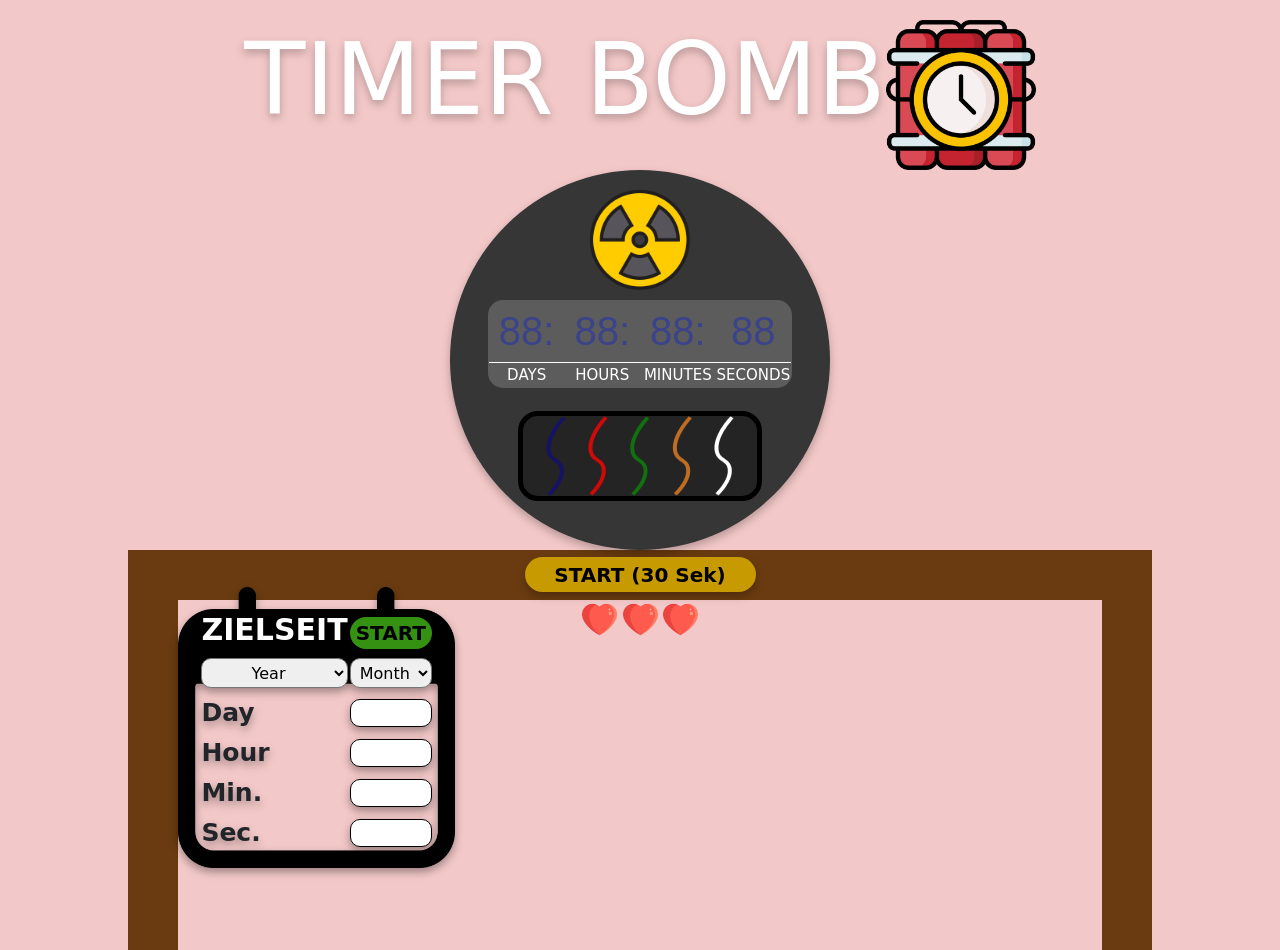
==== index.html @ b749993c "Delete FIles" ====
<!DOCTYPE html>
<html lang="en">
  <head>
    <meta charset="UTF-8" />
    <meta http-equiv="X-UA-Compatible" content="IE=edge" />
    <meta name="viewport" content="width=device-width, initial-scale=1.0" />
    <link
      href="https://fonts.cdnfonts.com/css/led-digital-7"
      rel="stylesheet"
    />

    <link
      rel="stylesheet"
      href="https://cdn.jsdelivr.net/npm/bootstrap@5.2.3/dist/css/bootstrap.min.css
    "
    />
    <link rel="stylesheet" href="styles/timer.css" />
    <title>Timer</title>
  </head>
  <body>
    <div class="cont-tl">
      <h1 class="tl">TIMER BOMB</h1>
      <img src="images/time-bomb.png" alt="" />
    </div>
    <div class="cont-timer" id="cont-fire">
      <div id="circle">
        <div class="radiation">
          <img src="images/radiation.png" alt="" />
        </div>
        <div class="screenLCD">
          <div class="LCD-output">
            <table class="tbl-out" id="tbl-out">
              <tr id="output">
                <td>88:</td>
                <td>88:</td>
                <td>88:</td>
                <td>88</td>
              </tr>
              <tr class="base">
                <td>DAYS</td>
                <td>HOURS</td>
                <td>MINUTES</td>
                <td>SECONDS</td>
              </tr>
            </table>
          </div>
        </div>
        <div class="cont-buttons">
          <div class="marco">
            <div id="cont-cables">
              <img src="images/c-blue.png" alt="" onclick="pauseTimer()" />
              <img src="images/c-red.png" alt="" onclick="boom()" />
              <img src="images/c-green.png" alt="" onclick="boom()" />
              <img src="images/c-brown.png" alt="" onclick="boom()" />
              <img src="images/c-white.png" alt="" onclick="boom()" />
            </div>
          </div>

          <!--<div class="btn-play rounded-circle">
            <button onclick="pauseTimer()">
              <img src="images/pause-play.png" alt="" />
            </button>
          </div>
          <div class="btn-restart rounded-circle">
            <button onclick="reloadTimer()">
              <img src="images/reload.png" alt="" />
            </button>
          </div>-->
        </div>
      </div>
    </div>
    <div class="tisch">
      <div class="cont-btn">
        <button class="btnStart30" onclick="nuevoDefault()">
          <b>START (30 Sek)</b>
        </button>
        <div class="cont-life">
          <img src="images/heart.png" alt="" id="life1" />
          <img src="images/heart.png" alt="" id="life2" />
          <img src="images/heart.png" alt="" id="life3" />
        </div>
      </div>

      <div class="cont-input">
        <table class="tbl-input">
          <tr>
            <td class="tbl-tl"><b>ZIELSEIT</b></td>
            <td class="tbl-tl">
              <button class="btnStart" onclick="validation()">
                <b>START</b>
              </button>
            </td>
          </tr>
          <tr>
            <td class="tbl-year">
              <select name="" id="year">
                <option value="2022">2022</option>
                <option value="2023">2023</option>
                <option value="2024">2024</option>
                <option selected disabled class="text-center">Year</option>
              </select>
            </td>
            <td class="tbl-month">
              <select id="month">
                <option value="01">Januar</option>
                <option value="02">Februar</option>
                <option value="03">März</option>
                <option value="04">April</option>
                <option value="05">Mai</option>
                <option value="06">Juni</option>
                <option value="07">Juli</option>
                <option value="08">August</option>
                <option value="09">September</option>
                <option value="10">Oktober</option>
                <option value="11">November</option>
                <option value="12">Dezember</option>
                <option selected disabled class="text-center">Month</option>
              </select>
            </td>
          </tr>
          <tr>
            <td class="tbl-campo">
              <label for=""><b>Day</b></label>
            </td>
            <td class="tbl-valor">
              <input type="number" min="1" max="31" id="day" />
            </td>
          </tr>
          <tr>
            <td class="tbl-campo">
              <label for=""><b>Hour</b></label>
            </td>
            <td class="tbl-valor">
              <input type="number" min="1" max="24" id="hour" />
            </td>
          </tr>
          <tr>
            <td class="tbl-campo">
              <label for=""><b>Min.</b></label>
            </td>
            <td class="tbl-valor">
              <input type="number" min="00" max="59" id="minute" />
            </td>
          </tr>
          <tr>
            <td class="tbl-campo">
              <label for=""><b>Sec.</b></label>
            </td>
            <td class="tbl-valor">
              <input type="number" min="00" max="59" id="second" />
            </td>
          </tr>
        </table>
      </div>
    </div>
    <!---------------------------------------------------------------------------------------------------------------BOOTSTRAP-->
    <script src="https://cdn.jsdelivr.net/npm/bootstrap@5.2.3/dist/js/bootstrap.bundle.min.js
    "></script>
    <script src="js/timer.js"></script>
  </body>
</html>
---- styles/timer.css ----
@import url("https://fonts.cdnfonts.com/css/led-digital-7");
body {
  background-color: #f3c8c8;
}
.cont-tl {
  margin-top: 20px;
  display: flex;
  flex-direction: row;
  justify-content: center;
}
.tl {
  color: white;
  font-size: 100px;
  filter: drop-shadow(0px 4px 4px rgba(0, 0, 0, 0.25));
}
.cont-tl img {
  width: 150px;
}
.cont-timer {
  width: 100%;
}
#cont-fire {
  width: 380px;
  height: 380px;
  margin: auto;
  text-align: center;
}
#boomfin {
  margin: auto;
  width: 300px;
  height: 300px;
}

#circle {
  margin: auto;
  width: 380px;
  height: 380px;
  background-color: #363636;
  display: flex;
  flex-direction: column;
  filter: drop-shadow(0px 4px 4px rgba(0, 0, 0, 0.25));
  transition: transform 2s;
  border-radius: 100%;
}

.radiation {
  width: 100%;
  background-color: #6a3c1000;
  text-align: center;
}
.radiation img {
  margin-top: 20px;
  width: 100px;
}
.screenLCD {
  width: 80%;
  background-color: #5c5c5c;
  margin: auto;
  border-radius: 15px;
  margin-top: 10px;
}
.LCD-out {
  width: 100%;
}
.tbl-out {
  margin: auto;
  text-align: center;
}
#output {
  margin: auto;
}
#output td {
  text-align: center;
  color: #3b438a;
  font-size: 40px;
  font-family: "LED Digital 7", sans-serif;
  width: 25%;
}
.base {
  margin: auto;
}
.base td {
  border-top: 1px solid white;
  color: white;
  width: 25%;
  font-size: 15px;
  text-align: center;
}
.cont-buttons {
  width: 80%;
  background-color: rgba(0, 255, 255, 0);
  display: flex;
  flex-direction: row;
  justify-content: space-around;
  margin: auto;
  margin-top: -25px;
}
.cont-buttons:hover {
  cursor: grab;
}
.cont-buttons:active {
  cursor: grabbing;
}
.marco {
  width: 80%;
  background-color: rgb(37, 36, 36);
  border: 5px solid black;
  border-radius: 20px;
}
#cont-cables {
  background-color: rgba(0, 255, 255, 0);
  width: 100%;
  display: flex;
  flex-direction: row;
  justify-content: space-evenly;
}
#cont-cables img {
  height: 80px;
  width: 20px;
}
/*.cont-buttons button {
  background-color: rgba(255, 255, 255, 0);
  border: none;
}
.btn-play {
  background-color: #cc1010;
  width: 80px;
  height: 80px;
  text-align: center;
  margin: auto;
}
.btn-play img {
  width: 100%;
}
.btn-restart {
  background-color: #10971e;
  width: 80px;
  height: 80px;
  text-align: center;
  margin: auto;
}
.btn-restart img {
  width: 100%;
}*/
.tisch {
  width: 80%;
  height: 400px;
  margin: auto;
  border-top: 50px solid #6a3b10;
  border-left: 50px solid #6a3b10;
  border-right: 50px solid #6a3b10;
}
.cont-btn {
  background-color: #3b438a00;
  width: 100%;
  text-align: center;
  margin-top: -43px;
}
.btnStart30 {
  width: 15%;
  height: 35px;
  border: none;
  background-color: #c69a00;
  border-radius: 20px;
  font-size: 20px;
  filter: drop-shadow(0px 4px 4px rgba(0, 0, 0, 0.25));
}
.cont-life {
  margin-top: 10px;
  background-color: #eec4c400;
}
#life1,
#life2,
#life3 {
  width: 35px;
  height: 35px;
}

.cont-input {
  background-image: url(../images/calendar.png);
  filter: drop-shadow(0px 4px 4px rgba(0, 0, 0, 0.35));
  background-size: cover;
  background-repeat: no-repeat;
  background-size: 100% 100%;
  margin-top: -50px;
  width: 25%;
  padding-bottom: 15px;
}

.tbl-input {
  margin: auto;
  width: 80%;
}
.tbl-input tr {
  margin: auto;
  width: 80%;
  height: 40px;
}
.tbl-tl {
  padding-top: 20px;
  color: white;
  text-align: center;
  font-size: 30px;
}
.btnStart {
  width: 100%;
  border: none;
  background-color: #359111;
  border-radius: 20px;
  font-size: 20px;
  filter: drop-shadow(0px 4px 4px rgba(0, 0, 0, 0.25));
}
.tbl-year,
.tbl-month {
  width: 50%;
}

.tbl-year select,
.tbl-month select {
  height: 30px;
  width: 100%;
  border-radius: 10px;
}
.tbl-campo,
.tbl-valor {
  width: 50%;
}
.tbl-campo label {
  width: 100%;
  font-size: 25px;
}
.tbl-valor input {
  width: 100%;
  border-radius: 10px;
  border: 1px solid black;
  padding-left: 10px;
}
@media (max-width: 1450px) {
  .btnStart30 {
    width: 25%;
  }
}
@media (max-width: 1350px) {
  .cont-input {
    width: 30%;
  }
}
@media (max-width: 1150px) {
  .cont-input {
    width: 50%;
  }
  .btnStart30 {
    width: 40%;
  }
  .cont-btn {
    text-align: right;
  }
  .cont-life {
    margin-right: 20px;
  }
}
@media (max-width: 800px) {
  .cont-input {
    width: 45%;
  }
  .btnStart30 {
    width: 40%;
  }
}
@media (max-width: 750px) {
  .tl {
    font-size: 50px;
  }
  .cont-tl img {
    width: 75px;
  }
  .cont-timer {
    position: relative;
  }
  #circle {
    position: absolute;
    bottom: 0;
    left: 90px;
    width: 200px;
    height: 200px;
  }
  .radiation {
    width: 100%;
    background-color: #6a3c1000;
    text-align: center;
  }
  .radiation img {
    margin-top: 20px;
    width: 25%;
  }
  .screenLCD {
    width: 80%;
    background-color: #5c5c5c;
    margin: auto;
    border-radius: 15px;
    margin-top: 10px;
  }
  .LCD-out {
    width: 25%;
  }
  .tbl-out {
    margin: auto;
    text-align: center;
  }
  #output {
    margin: auto;
  }
  #output td {
    text-align: center;
    color: #3b438a;
    font-size: 20px;
    font-family: "LED Digital 7", sans-serif;
    width: 25%;
  }
  .base {
    margin: auto;
  }
  .base td {
    border-top: 1px solid white;
    color: white;
    width: 25%;
    font-size: 8px;
    text-align: center;
  }
  .cont-buttons {
    width: 80%;
    background-color: rgba(0, 255, 255, 0);
    display: flex;
    flex-direction: row;
    justify-content: space-around;
    margin: auto;
    margin-top: -25px;
  }
  .cont-buttons:hover {
    cursor: grab;
  }
  .cont-buttons:active {
    cursor: grabbing;
  }
  .marco {
    width: 80%;
    background-color: rgb(37, 36, 36);
    border: 2px solid black;
    border-radius: 20px;
  }
  #cont-cables {
    background-color: rgba(0, 255, 255, 0);
    width: 100%;
    display: flex;
    flex-direction: row;
    justify-content: space-evenly;
  }
  #cont-cables img {
    height: 35px;
    width: 10px;
  }
  .cont-input {
    width: 45%;
  }
  .btnStart30 {
    width: 40%;
  }
  /*----------------------------------------------------TISCH*/
  .tisch {
    width: 80%;
    height: 400px;
    margin: auto;
    border-top: 35px solid #6a3b10;
    border-left: 30px solid #6a3b10;
    border-right: 30px solid #6a3b10;
  }
  .cont-btn {
    position: absolute;
    bottom: 0px;
    background-color: #3b438a00;
    width: 65%;
  }
  .btnStart30 {
    width: 100%;
    height: 25px;
    font-size: 15px;
    border-radius: 5px;
  }
  .cont-life {
    padding-top: 10px;
    padding-bottom: 10px;
    position: relative;
    margin: auto;
    width: 50%;
    background-color: #eec4c400;
  }
  .cont-input {
    background-image: url(../images/calendar.png);
    filter: drop-shadow(0px 4px 4px rgba(0, 0, 0, 0.35));
    background-size: cover;
    background-repeat: no-repeat;
    background-size: 100% 100%;
    margin: auto;
    margin-top: -40px;
    width: 95%;
    padding-bottom: 15px;
  }

  .tbl-input {
    margin: auto;
    width: 80%;
  }

  .tbl-tl {
    font-size: 25px;
  }
  .btnStart {
    border-radius: 10px;
    font-size: 15px;
  }
  .tbl-campo,
  .tbl-valor {
    width: 50%;
  }
  .tbl-campo label {
    width: 100%;
    font-size: 20px;
  }
}
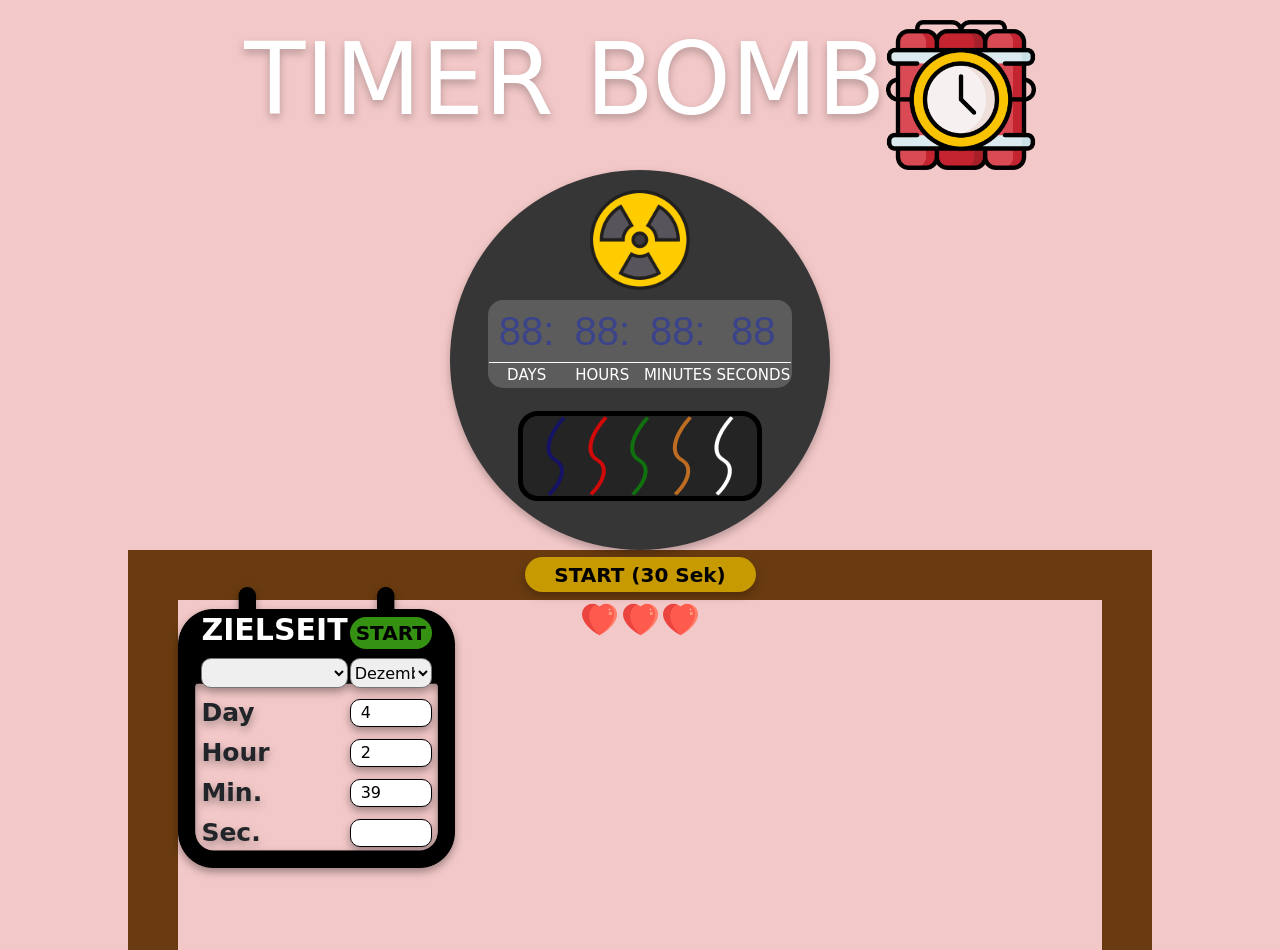
==== commit 10f52751: "Audio fixed" ====
--- a/index.html
+++ b/index.html
@@ -153,9 +153,12 @@
         </table>
       </div>
     </div>
+    <audio id="aud" controls>
+      <source src="audio/Bomb.mp3" type="audio/mp3" />
+    </audio>
     <!---------------------------------------------------------------------------------------------------------------BOOTSTRAP-->
     <script src="https://cdn.jsdelivr.net/npm/bootstrap@5.2.3/dist/js/bootstrap.bundle.min.js
     "></script>
-    <script src="js/timer.js"></script>
+    <script src="js/timer.js" id="audio"></script>
   </body>
 </html>
--- a/styles/timer.css
+++ b/styles/timer.css
@@ -235,6 +235,9 @@
   border: 1px solid black;
   padding-left: 10px;
 }
+#aud {
+  display: none;
+}
 @media (max-width: 1450px) {
   .btnStart30 {
     width: 25%;
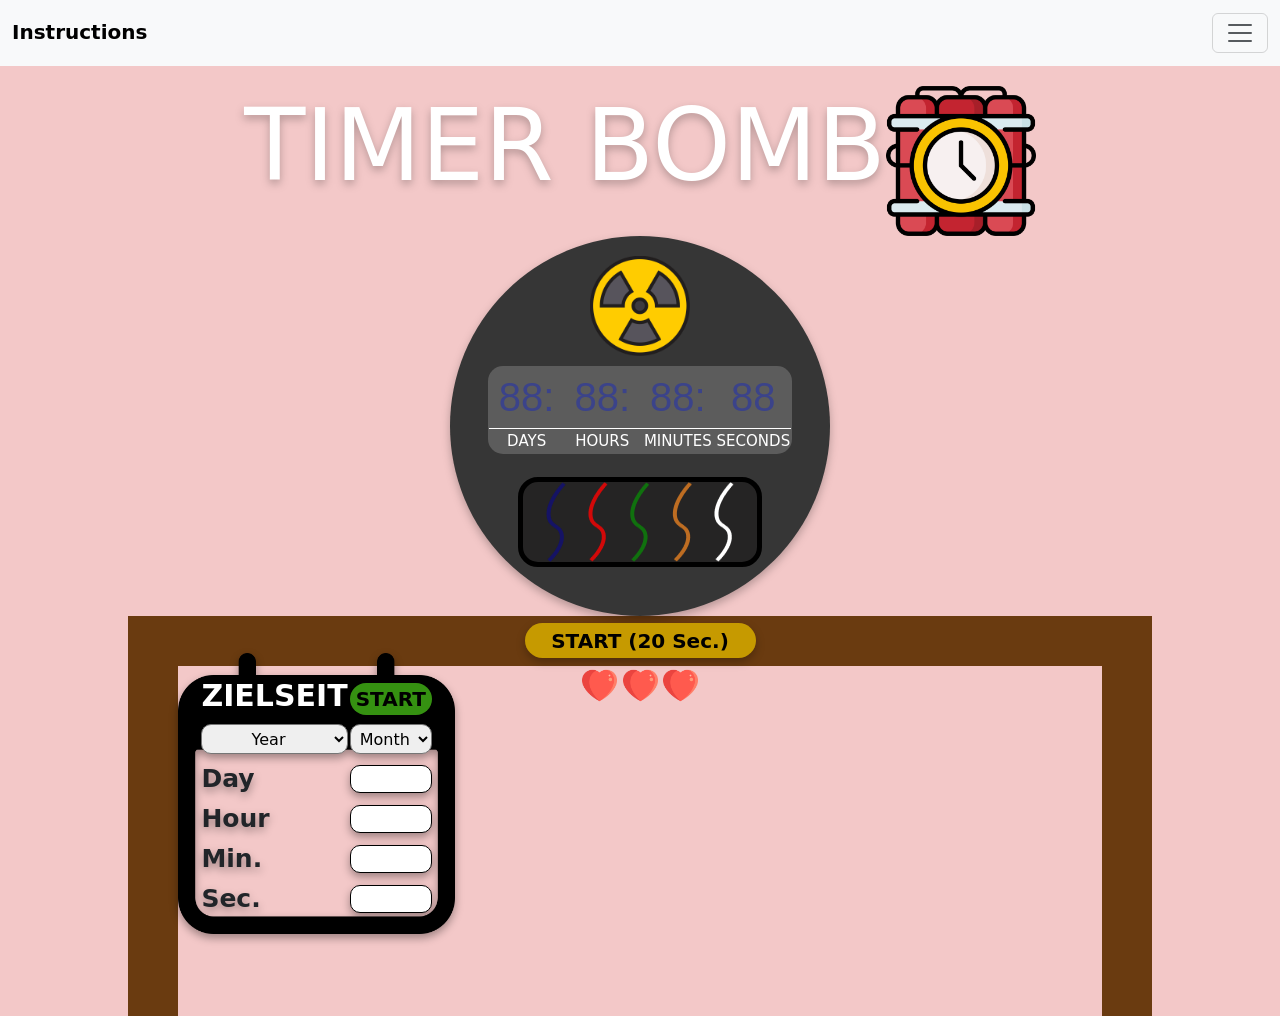
==== commit 8b6c18b8: "The end" ====
--- a/index.html
+++ b/index.html
@@ -18,6 +18,51 @@
     <title>Timer</title>
   </head>
   <body>
+    <div>
+      <nav class="navbar bg-light">
+        <div class="container-fluid">
+          <a class="navbar-brand" href="#"><b class="ints">Instructions</b>
+            <b class="title"> Timer Bomb</b>
+          <img class="img-tl" src="images/time-bomb.png" style="width: 40px;"></a>
+          <button
+            class="navbar-toggler"
+            type="button"
+            data-bs-toggle="offcanvas"
+            data-bs-target="#offcanvasNavbar"
+            aria-controls="offcanvasNavbar"
+          >
+            <span class="navbar-toggler-icon"></span>
+          </button>
+          <div
+            class="offcanvas offcanvas-end"
+            tabindex="-1"
+            id="offcanvasNavbar"
+            aria-labelledby="offcanvasNavbarLabel"
+          >
+            <div class="offcanvas-header">
+              <h5 class="offcanvas-title" id="offcanvasNavbarLabel">
+                Instructions
+              </h5>
+              <button type="button" class="btn-close" data-bs-dismiss="offcanvas" aria-label="Close"></button>
+            </div>
+            <div class="offcanvas-body">
+              <ul class="navbar-nav justify-content-end flex-grow-1 pe-3">
+                <li class="nav-item">
+                    <li>You have 2 ways to configure the pump:</li>
+                    <li>-Calendar</li>
+                    <li class="mb-3">-Default (20 seconds)</li>
+                    <li>Inside the pump you have 5 wires, cut the right one to deactivate it.</li>
+                    <li>You have 3 lives.</li>
+                    <li>Good luck! </li>
+                </li>
+                  </ul>
+                </li>
+              </ul>
+            </div>
+          </div>
+        </div>
+      </nav>
+    </div>
     <div class="cont-tl">
       <h1 class="tl">TIMER BOMB</h1>
       <img src="images/time-bomb.png" alt="" />
@@ -72,7 +117,7 @@
     <div class="tisch">
       <div class="cont-btn">
         <button class="btnStart30" onclick="nuevoDefault()">
-          <b>START (30 Sek)</b>
+          <b>START (20 Sec.)</b>
         </button>
         <div class="cont-life">
           <img src="images/heart.png" alt="" id="life1" />
@@ -156,6 +201,12 @@
     <audio id="aud" controls>
       <source src="audio/Bomb.mp3" type="audio/mp3" />
     </audio>
+    <audio id="aud2" controls>
+      <source src="audio/Bomb active.mp3" type="audio/mp3" />
+    </audio>
+    <audio id="win" controls>
+      <source src="audio/win.mp3" type="audio/mp3" />
+    </audio>
     <!---------------------------------------------------------------------------------------------------------------BOOTSTRAP-->
     <script src="https://cdn.jsdelivr.net/npm/bootstrap@5.2.3/dist/js/bootstrap.bundle.min.js
     "></script>
--- a/styles/timer.css
+++ b/styles/timer.css
@@ -1,6 +1,13 @@
 @import url("https://fonts.cdnfonts.com/css/led-digital-7");
 body {
   background-color: #f3c8c8;
+}
+.title {
+  visibility: hidden;
+}
+.img-tl {
+  width: 40px;
+  visibility: hidden;
 }
 .cont-tl {
   margin-top: 20px;
@@ -238,6 +245,12 @@
 #aud {
   display: none;
 }
+#aud2 {
+  display: none;
+}
+#win {
+  display: none;
+}
 @media (max-width: 1450px) {
   .btnStart30 {
     width: 25%;
@@ -271,19 +284,41 @@
   }
 }
 @media (max-width: 750px) {
+  body {
+    background-color: #67f0d7;
+  }
+  .ints {
+    visibility: hidden;
+  }
+  .title {
+    visibility: visible;
+    float: left;
+  }
+  .img-tl {
+    width: 40px;
+    visibility: visible;
+    float: left;
+    margin-left: 10px;
+  }
   .tl {
     font-size: 50px;
+    visibility: hidden;
   }
   .cont-tl img {
     width: 75px;
+    visibility: hidden;
   }
   .cont-timer {
     position: relative;
+  }
+  #cont-fire {
+    width: 100%;
+    height: 15vh;
   }
   #circle {
     position: absolute;
     bottom: 0;
-    left: 90px;
+    left: 11vh;
     width: 200px;
     height: 200px;
   }
